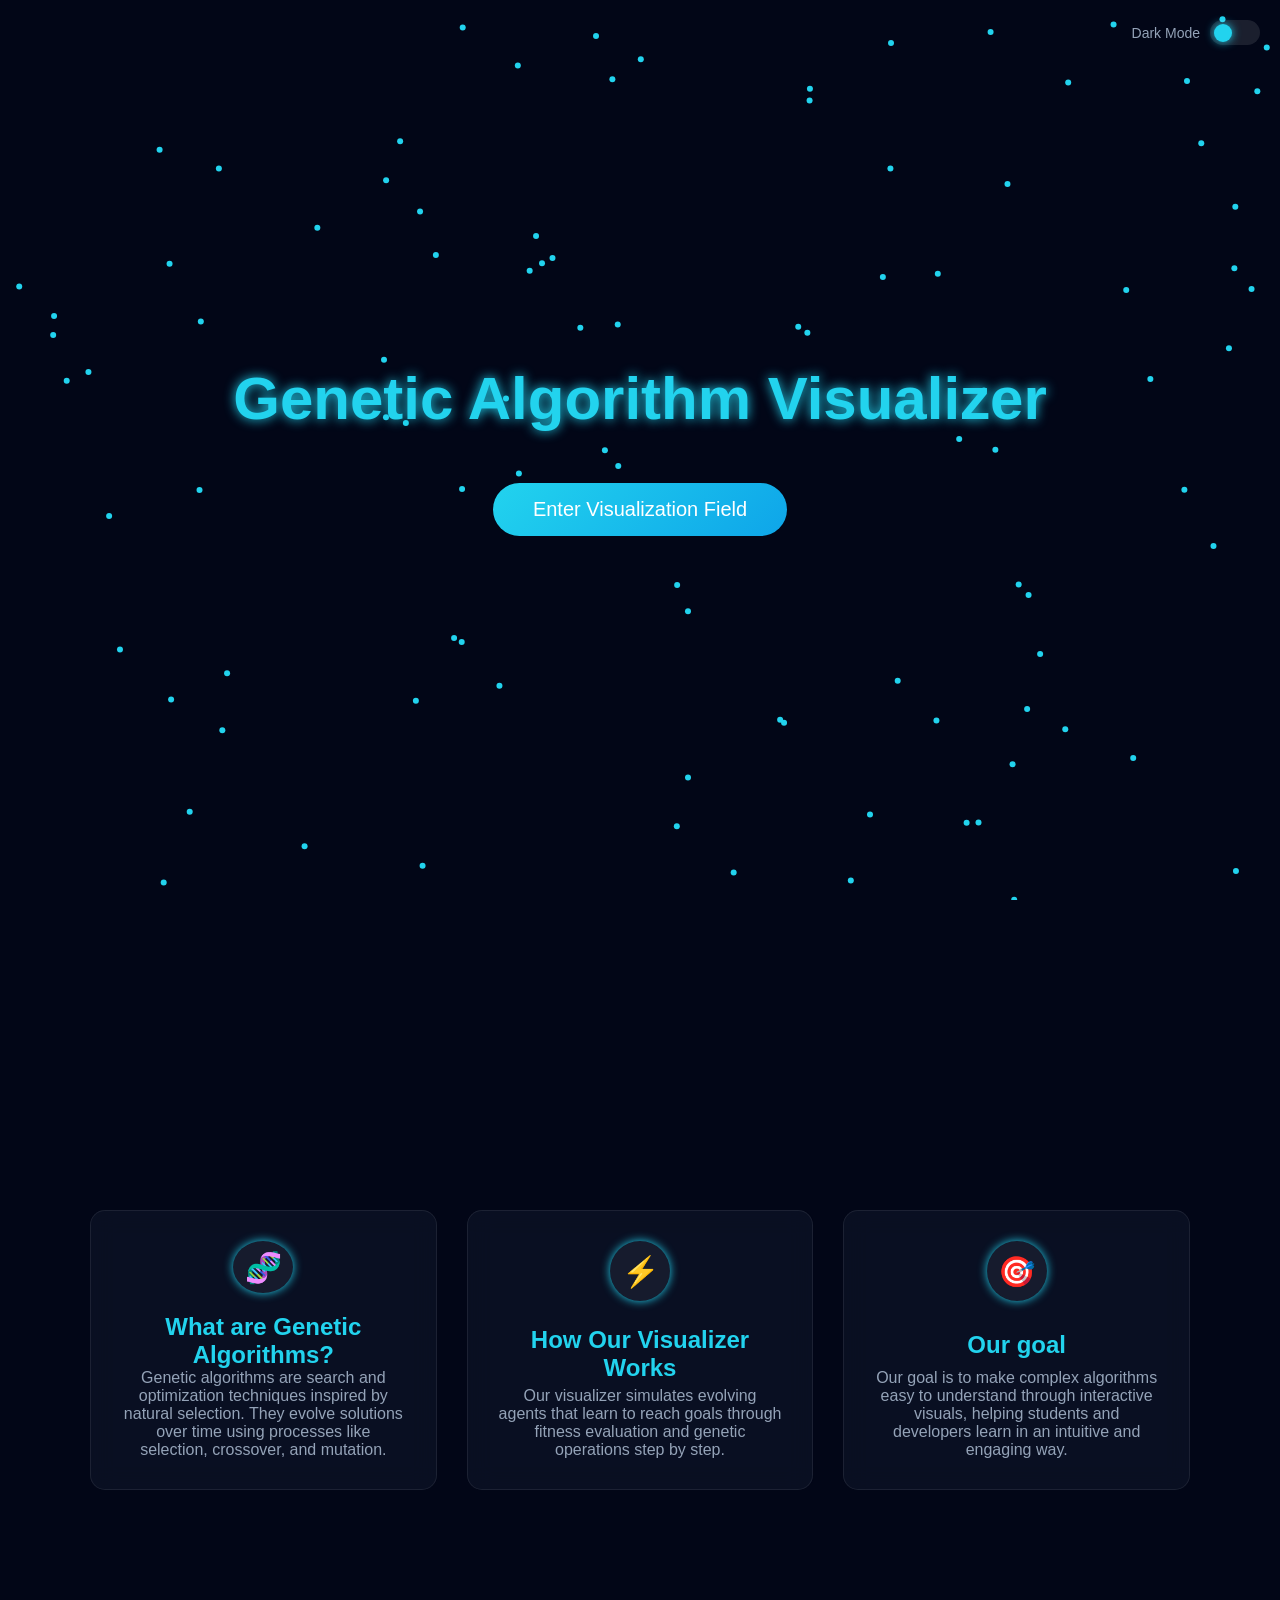
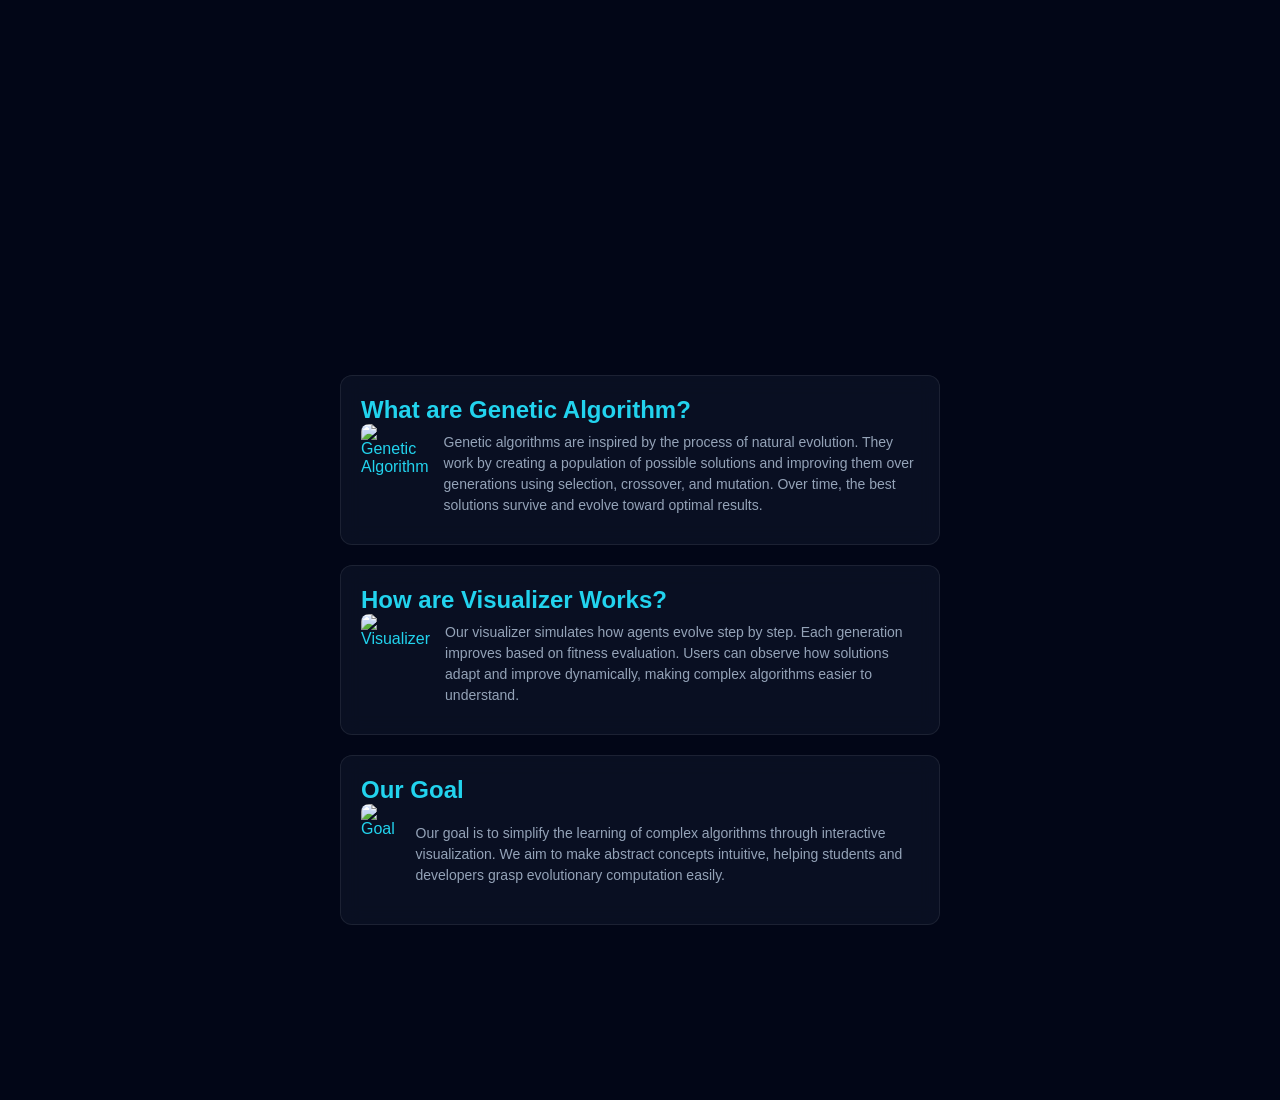
==== landing/index.html @ f0337ccc "Landing page" ====
<!DOCTYPE html>
<html lang="en">
<head>
    <meta charset="UTF-8">
    <meta name="viewport" content="width=device-width, initial-scale=1.0">
    <title>Genetic Algorithm Visualizer</title>
    <link rel="stylesheet" href="style.css">     
</head>
<body class="dark">

<!-- Toggle -->
<div class="toggle">
    <span>Dark Mode</span>

    <label class="switch">
        <input type="checkbox" id="themeToggle">
        <span class="slider"></span>
    </label>
</div>

<!-- Background -->
<canvas id = "canvas"></canvas> 

<!-- Section 1 (Heading, button) -->
<div class="content">

<h1>Genetic Algorithm Visualizer</h1>  

<button class="enter-btn">
    Enter Visualization Field
</button>

</div>

<!-- Section 2 (3 Boxes) -->                <!-- Second scroll  -->
<section class ="info-section">
   <div class="container">
    <div class ="box hidden">
        <div class ="icon">🧬</div>
        <h2>What are Genetic Algorithms?</h2>
        <p>
            Genetic algorithms are search and optimization techniques inspired by natural selection.
            They evolve solutions over time using processes like selection, crossover, and mutation.
        </p>
    </div>

<div class="box hidden">
    <div class="icon">⚡</div>
    <h2>How Our Visualizer Works</h2>
    <p>
        Our visualizer simulates evolving agents that learn to reach goals through
        fitness evaluation and genetic operations step by step.
    </p>
</div>    

<div class="box hidden">
    <div class="icon">🎯</div>
    <h2>Our goal</h2>
    <p>
        Our goal is to make complex algorithms easy to understand through interactive visuals, 
        helping students and developers learn in an intuitive and engaging way.
    </p>
</div>
   </div>    
</section>

<!-- Third Scroll -->
<section class = "stack-section">  
    <div class="container">
    <div class = "stack-card">
        <h2>What are Genetic Algorithm?</h2>

        <div class="stack-content">
            <img src = "https://towardsdatascience.com/wp-content/uploads/2022/12/0N0GA0bVPo_bPC-0--scaled.jpg" alt="Genetic Algorithm">
            <p>Genetic algorithms are inspired by the process of natural evolution. 
            They work by creating a population of possible solutions and improving them 
            over generations using selection, crossover, and mutation. Over time, 
            the best solutions survive and evolve toward optimal results.</p>

        </div>
    </div>

    <div class="stack-card">
        <h2>How are Visualizer Works?</h2>

        <div class="stack-content">
            <img src="https://smartmobilityalgorithms.github.io/book/_images/de0d647b536d7070aa29a0699e85a7b4880ec6dc11d491187b2c5669dfd0b5c7.png" alt="Visualizer">
            <p>
                Our visualizer simulates how agents evolve step by step. Each generation 
                improves based on fitness evaluation. Users can observe how solutions 
                adapt and improve dynamically, making complex algorithms easier to understand.
            </p>
        </div>
    </div>

    <div class= "stack-card">
        <h2>Our Goal</h2>

        <div class="stack-content">
            <img src="https://media.springernature.com/full/springer-static/image/art%3A10.1038%2Fs42003-019-0456-9/MediaObjects/42003_2019_456_Fig1_HTML.png" alt="Goal">
            <p>
                Our goal is to simplify the learning of complex algorithms through 
                interactive visualization. We aim to make abstract concepts intuitive, 
                helping students and developers grasp evolutionary computation easily.
            </p>
        </div>
    </div>

    </div>
</section>

<script src="script.js"></script>

</body>
</html>
---- landing/style.css ----
*{
margin:0;
padding: 0;                                  /*Removing outer and inner spacing and adjusting width*/
box-sizing: border-box;    
}

/* For dark and light theme */
body.dark{
    --bg:#020617;
    --overlay:rgba(15,23,42,0.6);
    --primary:#22d3ee;   
    --secondary:#94a3b8;
    --accent:#0ea5e9;
}

body.light{
    --bg:#f8fafc;
    --overlay:rgba(255,255,255,0.7);
    --primary:#6366f1;     
    --secondary:#475569;
    --accent:#a78bfa;      
}

/* For whole body */
body{
    background:linear-gradient(135deg, var(--bg), #020617);
    color:var(--primary);
    font-family: Arial, sans-serif;
    overflow-x: hidden;                   /* cut off content outside the width(removes horizontal scroll) */
    transition:0.3s;
}

/* Toggle */
.toggle{
position:fixed;
top:20px;
right:20px;
display:flex;
align-items:center;
gap:10px;
z-index:10;
font-size:14px;
color:var(--secondary);
}

.switch{
    position: relative;    
    width: 50px;
    height: 25px;
}

.switch input{
    opacity: 0;
    height: 0;           /* Hidding check box */
    width: 0;
}

.slider{
position:absolute;
top:0;
left:0;
right:0;
bottom:0;
background:rgba(255,255,255,0.1);
border-radius:25px;
transition:0.3s;
}

.slider::before{
content:"";
position:absolute;
height:18px;
width:18px;
left:4px;                   /*for circle*/
top:3.5px;
background:var(--primary);
border-radius:50%;
transition:0.3s;
box-shadow: 0 0 10px var(--primary);
}

input:checked + .slider::before{
transform:translateX(24px);
}


/* Canvas */
canvas{
    position: fixed;
    top: 0;
    left: 0;
    width: 100%;
    height: 100%;
    z-index: -1;
}

.content{
    height: 100vh;
    display: flex;
    flex-direction: column;
    justify-content: center;
    align-items: center;
    text-align: center;
}

h1{
font-size:60px;
margin-bottom:50px;
}


body.dark h1{
text-shadow: 0 0 12px var(--primary);    /*Only make dark mode glow */
}

/* light mode clean text */

body.light h1{
color:var(--primary);
text-shadow:none;
}

/* Enter visualizer field Button */
.enter-btn{
    padding:15px 40px;
    font-size:20px;
    border-radius:50px;
    border:none;
    color:white;
    cursor:pointer;
    background:linear-gradient(135deg, var(--primary), var(--accent));
    position:relative;
    overflow:hidden;
    transition:0.3s;
}

.enter-btn::before{
content:"";
position:absolute;
top:0;
left:-100%;
width:100%;
height:100%;
background:linear-gradient(120deg, transparent, rgba(255,255,255,0.5), transparent);
transition:0.5s;
}

.enter-btn:hover::before{
left:100%;
}

.enter-btn:hover{   
    transform:scale(1.08);
    box-shadow:0 0 15px var(--primary);

}

body.light .enter-btn{
background:linear-gradient(135deg, #6366f1, #a78bfa);
box-shadow:none;
}

/* INFO SECTION */

.info-section{
height:100vh;
display:flex;
justify-content:center;
align-items:center;
}

.info-section .container{
display:flex;
justify-content:center;
gap:30px;
}

/* BOX */

.box{
flex:1;
width: 300px;                /* same width */
height:280px;                  /* same height */

display:flex;
flex-direction:column;
justify-content:space-between; /* evenly space content */
align-items:center;

background:var(--overlay);
padding:30px;
border-radius:15px;
text-align:center;

transition:all 0.3s ease;
border:1px solid rgba(255,255,255,0.08);
backdrop-filter:blur(12px);
}

.box:hover{
transform:translateY(-8px);
box-shadow:0 8px 25px rgba(0,0,0,0.25);
}

.icon{
font-size:30px;
width:60px;
height:60px;
display:flex;
align-items:center;
justify-content:center;
margin:0 auto 20px;
border-radius:50%;
background:rgba(255,255,255,0.05);
box-shadow:0 0 10px var(--primary);
}


.box p{
color:var(--secondary);
}

/* SCROLL ANIMATION */

.hidden{
opacity:0;
transform:translateY(50px);
transition:0.8s;
}

.show{
opacity:1;
transform:translateY(0);
}


/* THIRD SCROLL */

.stack-section{
height:100vh;
display:flex;
justify-content:center;
align-items:center;
}

.stack-section .container{
display:flex;
flex-direction:column;
align-items:center;
gap:20px;
}

/* CARD */

.stack-card{
width:600px;
background:var(--overlay);
padding:20px;
border-radius:12px;
border:1px solid rgba(255,255,255,0.08);
backdrop-filter:blur(10px);
transition:0.3s;
}

/* HOVER */

.stack-card:hover{
transform:translateY(-5px);
box-shadow:0 6px 20px rgba(0,0,0,0.2);
}

/* TITLE */

.stack-card h3{
margin-bottom:15px;
color:var(--primary);
}

/* CONTENT */

.stack-content{
display:flex;
gap:15px;
align-items:center;
}

/* IMAGE */

.stack-content img{
width:100px;
height:100px;
object-fit:cover;
border-radius:8px;
}

/* TEXT */

.stack-content p{
font-size:14px;
color:var(--secondary);
line-height:1.5;
}


/* COMMON CONTAINER (FOR ALIGNMENT) */

.container{
max-width:1100px;
margin:0 auto;
width:100%;
}
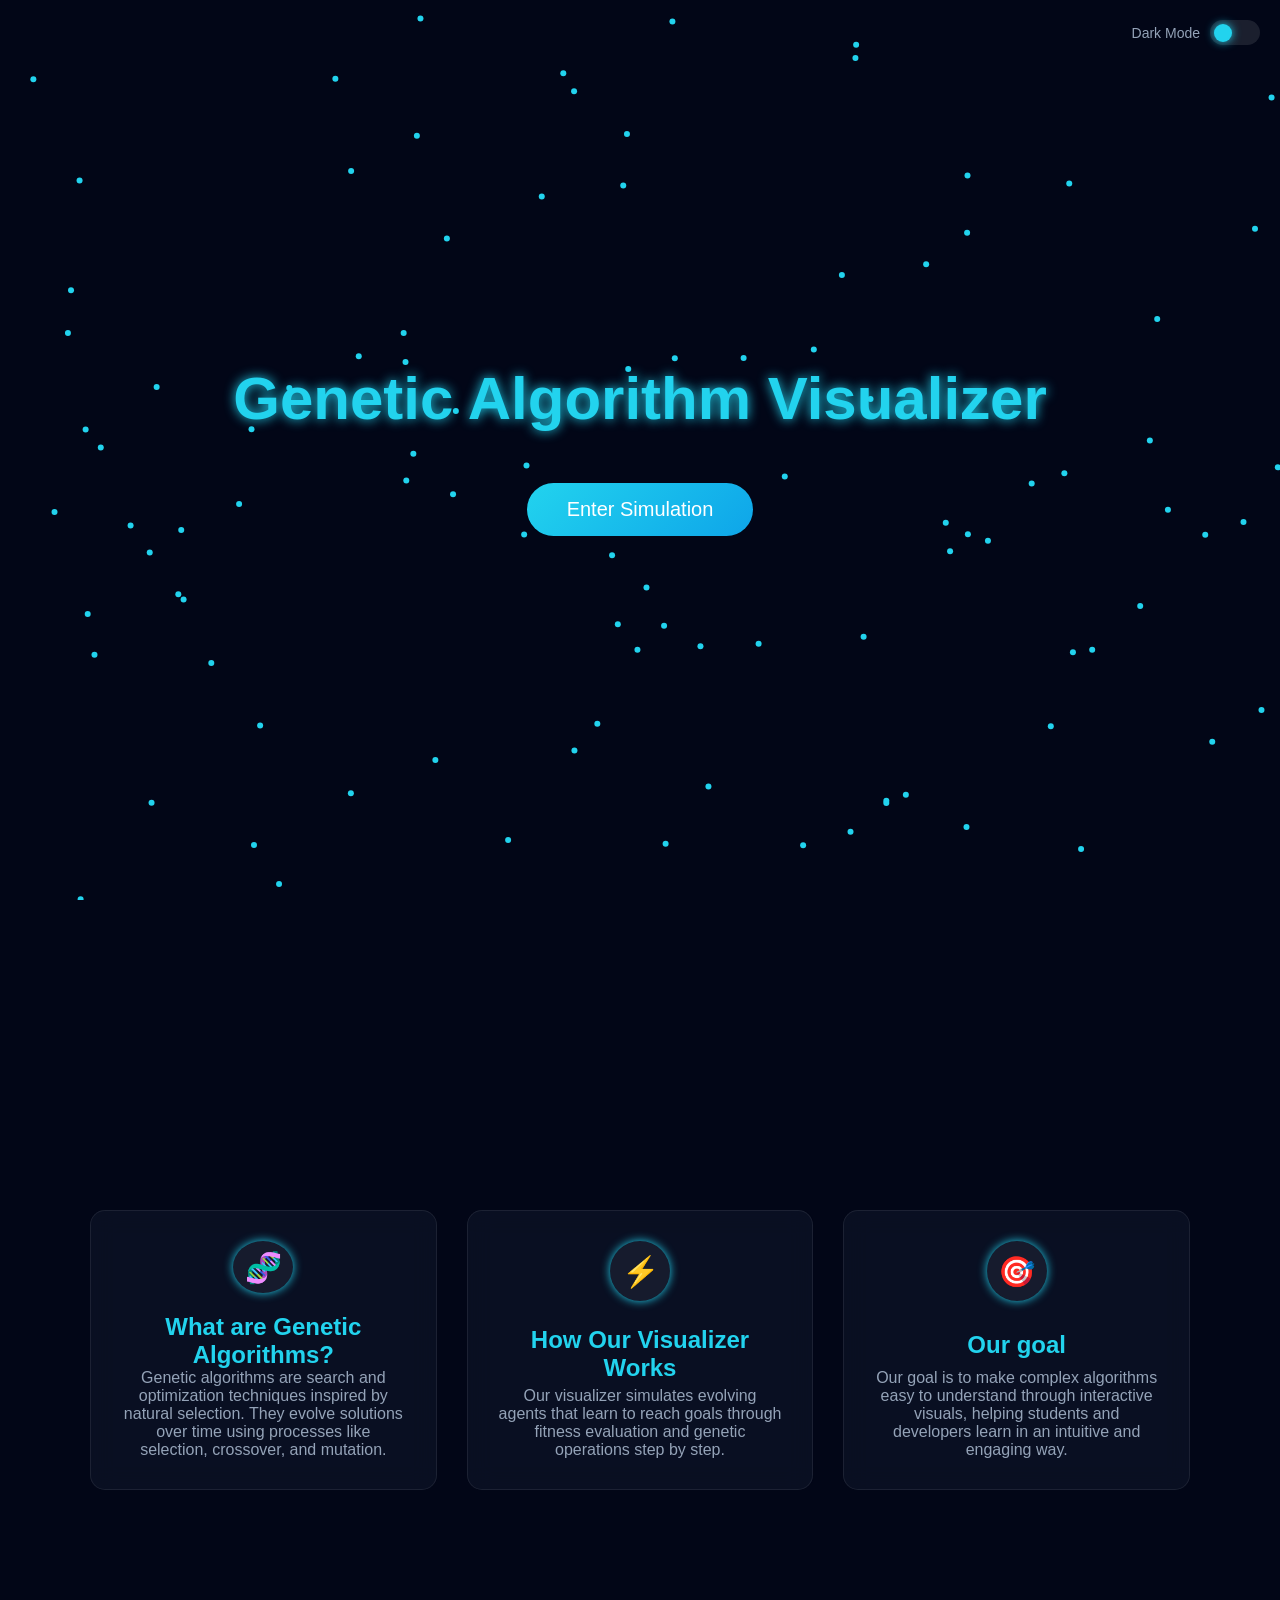
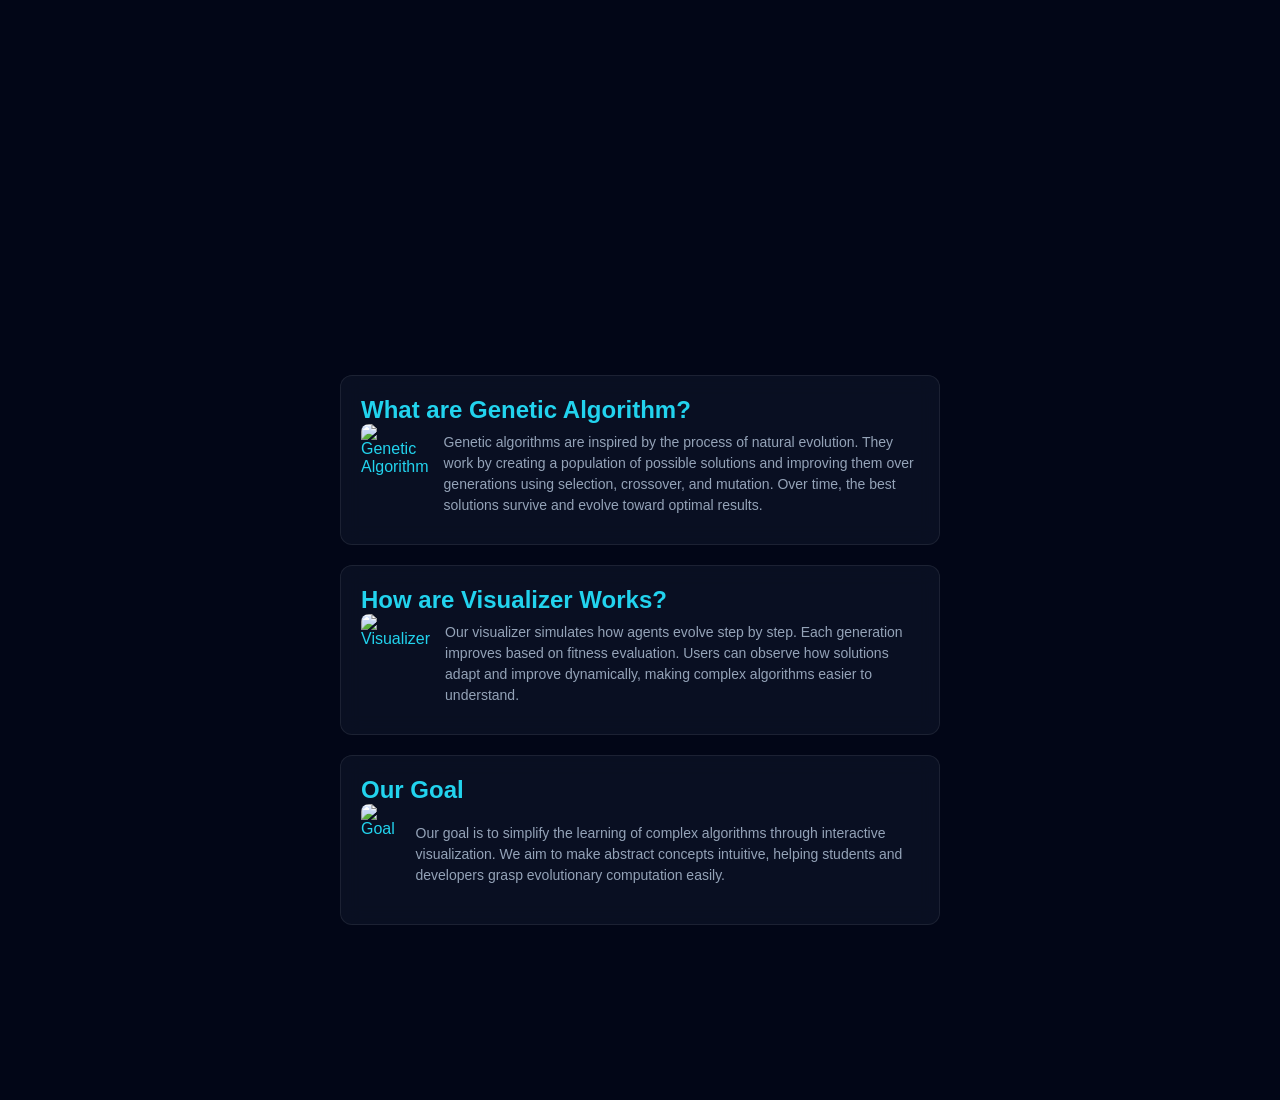
==== commit 953a8363: "Connected both pages" ====
--- a/landing/index.html
+++ b/landing/index.html
@@ -8,7 +8,6 @@
 </head>
 <body class="dark">
 
-<!-- Toggle -->
 <div class="toggle">
     <span>Dark Mode</span>
 
@@ -18,21 +17,18 @@
     </label>
 </div>
 
-<!-- Background -->
 <canvas id = "canvas"></canvas> 
 
-<!-- Section 1 (Heading, button) -->
 <div class="content">
 
 <h1>Genetic Algorithm Visualizer</h1>  
 
-<button class="enter-btn">
-    Enter Visualization Field
+<button class="enter-btn" id="enterSimulationBtn" type="button">
+    Enter Simulation
 </button>
 
 </div>
 
-<!-- Section 2 (3 Boxes) -->                <!-- Second scroll  -->
 <section class ="info-section">
    <div class="container">
     <div class ="box hidden">
@@ -64,7 +60,6 @@
    </div>    
 </section>
 
-<!-- Third Scroll -->
 <section class = "stack-section">  
     <div class="container">
     <div class = "stack-card">
@@ -112,4 +107,4 @@
 <script src="script.js"></script>
 
 </body>
-</html>+</html>
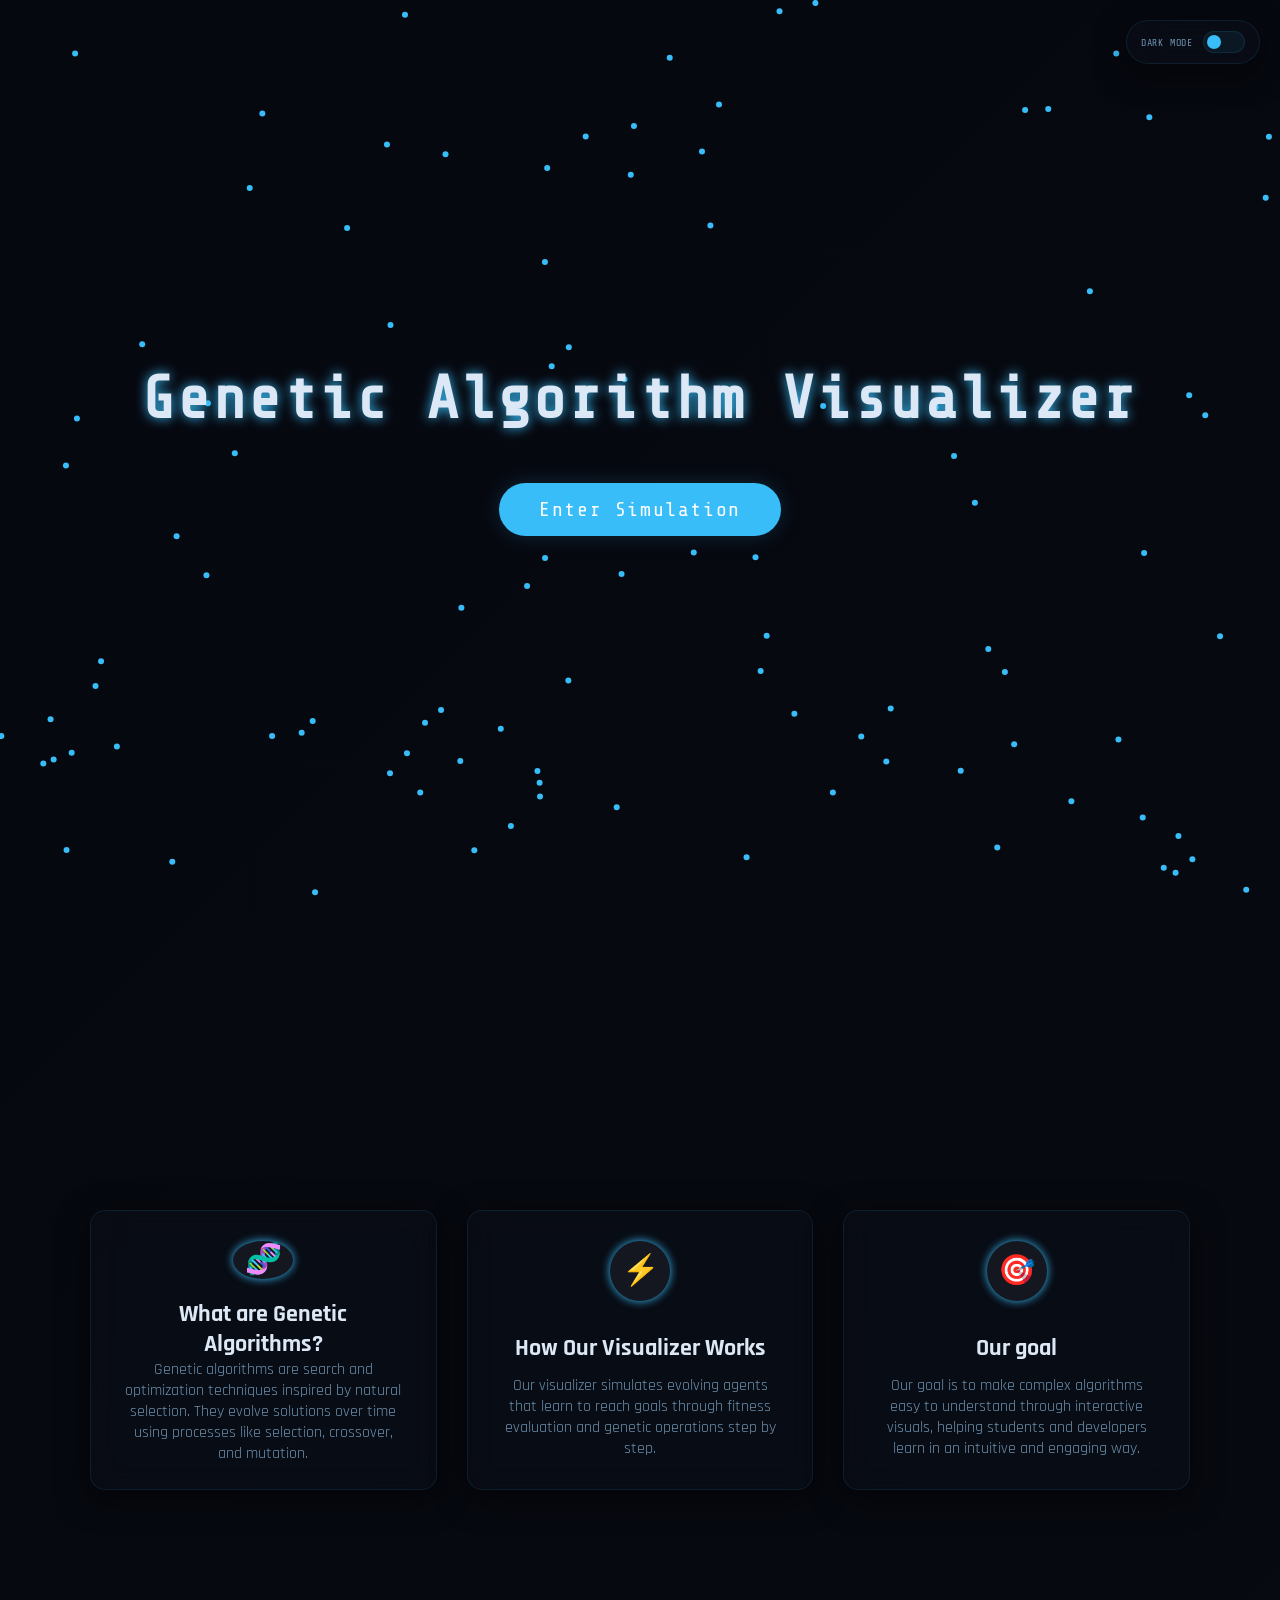
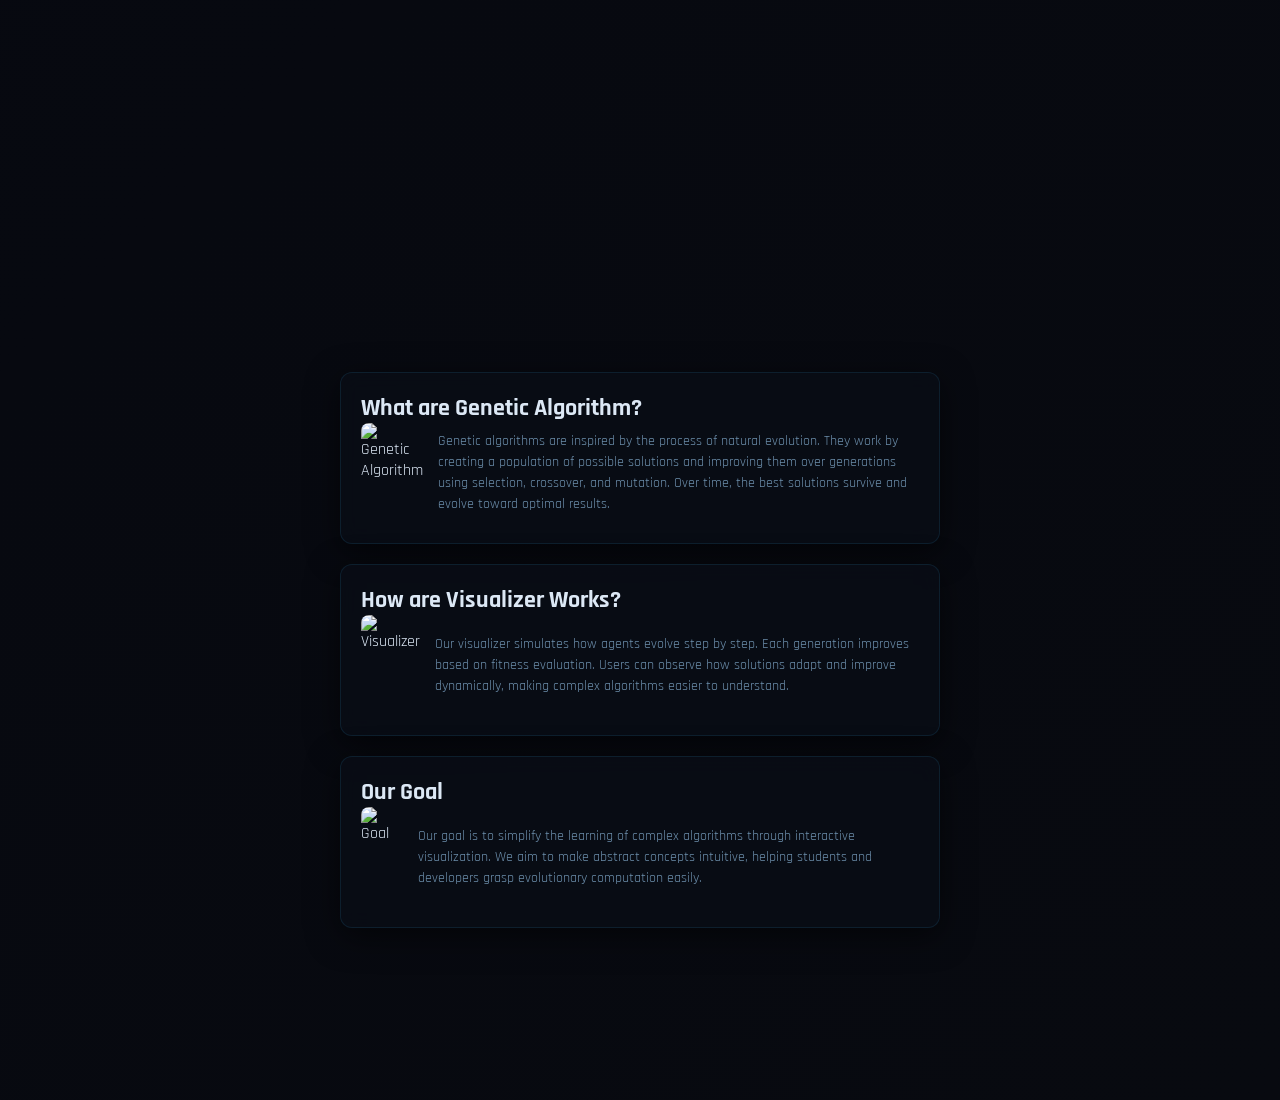
==== commit 0e9e3e53: "Design changes" ====
--- a/landing/index.html
+++ b/landing/index.html
@@ -1,20 +1,17 @@
 <!DOCTYPE html>
-<html lang="en">
+<html lang="en" data-theme="dark">
 <head>
     <meta charset="UTF-8">
     <meta name="viewport" content="width=device-width, initial-scale=1.0">
     <title>Genetic Algorithm Visualizer</title>
+    <link href="https://fonts.googleapis.com/css2?family=Share+Tech+Mono&family=Rajdhani:wght@400;500;600;700&display=swap" rel="stylesheet">
     <link rel="stylesheet" href="style.css">     
 </head>
-<body class="dark">
+<body>
 
-<div class="toggle">
-    <span>Dark Mode</span>
-
-    <label class="switch">
-        <input type="checkbox" id="themeToggle">
-        <span class="slider"></span>
-    </label>
+<div class="toggle-panel">
+    <span id="theme-status">DARK MODE</span>
+    <div id="theme-toggle" title="Toggle light/dark mode"></div>
 </div>
 
 <canvas id = "canvas"></canvas> 
--- a/landing/style.css
+++ b/landing/style.css
@@ -4,34 +4,44 @@
 box-sizing: border-box;    
 }
 
-/* For dark and light theme */
-body.dark{
-    --bg:#020617;
-    --overlay:rgba(15,23,42,0.6);
-    --primary:#22d3ee;   
-    --secondary:#94a3b8;
-    --accent:#0ea5e9;
-}
-
-body.light{
-    --bg:#f8fafc;
-    --overlay:rgba(255,255,255,0.7);
-    --primary:#6366f1;     
-    --secondary:#475569;
-    --accent:#a78bfa;      
+:root{
+    --bg:#060810;
+    --bg-alt:#080a10;
+    --overlay:rgba(10,14,22,0.78);
+    --overlay-strong:rgba(56,189,248,0.07);
+    --primary:#38bdf8;
+    --secondary:#6d90ad;
+    --text:#dce8f5;
+    --accent:#38bdf8;
+    --border:rgba(56,189,248,0.11);
+    --shadow:0 8px 32px rgba(0,0,0,0.55);
+    --blur:blur(14px);
+}
+
+[data-theme="light"]{
+    --bg:#f2ede6;
+    --bg-alt:#ede8e0;
+    --overlay:rgba(245,240,232,0.88);
+    --overlay-strong:rgba(176,106,16,0.07);
+    --primary:#b06a10;
+    --secondary:#5a4020;
+    --text:#2a1f10;
+    --accent:#b06a10;
+    --border:rgba(140,100,50,0.18);
+    --shadow:0 8px 32px rgba(80,50,20,0.12);
 }
 
 /* For whole body */
 body{
-    background:linear-gradient(135deg, var(--bg), #020617);
-    color:var(--primary);
-    font-family: Arial, sans-serif;
+    background:linear-gradient(135deg, var(--bg), var(--bg-alt));
+    color:var(--text);
+    font-family: 'Rajdhani', sans-serif;
     overflow-x: hidden;                   /* cut off content outside the width(removes horizontal scroll) */
-    transition:0.3s;
+    transition:background 0.35s, color 0.35s;
 }
 
 /* Toggle */
-.toggle{
+.toggle-panel{
 position:fixed;
 top:20px;
 right:20px;
@@ -39,48 +49,46 @@
 align-items:center;
 gap:10px;
 z-index:10;
-font-size:14px;
+padding:10px 14px;
+background:var(--overlay);
+backdrop-filter:var(--blur);
+border:1px solid var(--border);
+border-radius:999px;
+box-shadow:var(--shadow);
+}
+
+#theme-status{
+font-family:'Share Tech Mono', monospace;
+font-size:10px;
+letter-spacing:0.08em;
 color:var(--secondary);
 }
 
-.switch{
-    position: relative;    
-    width: 50px;
-    height: 25px;
-}
-
-.switch input{
-    opacity: 0;
-    height: 0;           /* Hidding check box */
-    width: 0;
-}
-
-.slider{
-position:absolute;
-top:0;
-left:0;
-right:0;
-bottom:0;
-background:rgba(255,255,255,0.1);
-border-radius:25px;
-transition:0.3s;
-}
-
-.slider::before{
+#theme-toggle{
+position:relative;
+width:42px;
+height:22px;
+background:var(--overlay-strong);
+border:1px solid var(--border);
+border-radius:11px;
+cursor:pointer;
+transition:background 0.3s, border-color 0.3s;
+}
+
+#theme-toggle::after{
 content:"";
 position:absolute;
-height:18px;
-width:18px;
-left:4px;                   /*for circle*/
-top:3.5px;
-background:var(--primary);
+top:3px;
+left:3px;
+width:14px;
+height:14px;
+background:var(--accent);
 border-radius:50%;
-transition:0.3s;
-box-shadow: 0 0 10px var(--primary);
-}
-
-input:checked + .slider::before{
-transform:translateX(24px);
+transition:transform 0.3s;
+}
+
+[data-theme="light"] #theme-toggle::after{
+transform:translateX(20px);
 }
 
 
@@ -106,16 +114,18 @@
 h1{
 font-size:60px;
 margin-bottom:50px;
-}
-
-
-body.dark h1{
+font-family:'Share Tech Mono', monospace;
+letter-spacing:0.06em;
+}
+
+
+[data-theme="dark"] h1{
 text-shadow: 0 0 12px var(--primary);    /*Only make dark mode glow */
 }
 
 /* light mode clean text */
 
-body.light h1{
+[data-theme="light"] h1{
 color:var(--primary);
 text-shadow:none;
 }
@@ -127,10 +137,13 @@
     border-radius:50px;
     border:none;
     color:white;
+    font-family:'Share Tech Mono', monospace;
+    letter-spacing:0.08em;
     cursor:pointer;
     background:linear-gradient(135deg, var(--primary), var(--accent));
     position:relative;
     overflow:hidden;
+    box-shadow:0 0 20px rgba(56,189,248,0.18);
     transition:0.3s;
 }
 
@@ -155,8 +168,8 @@
 
 }
 
-body.light .enter-btn{
-background:linear-gradient(135deg, #6366f1, #a78bfa);
+[data-theme="light"] .enter-btn{
+background:linear-gradient(135deg, var(--primary), #c98a2f);
 box-shadow:none;
 }
 
@@ -193,8 +206,9 @@
 text-align:center;
 
 transition:all 0.3s ease;
-border:1px solid rgba(255,255,255,0.08);
-backdrop-filter:blur(12px);
+border:1px solid var(--border);
+backdrop-filter:var(--blur);
+box-shadow:var(--shadow);
 }
 
 .box:hover{
@@ -257,7 +271,8 @@
 background:var(--overlay);
 padding:20px;
 border-radius:12px;
-border:1px solid rgba(255,255,255,0.08);
+border:1px solid var(--border);
+box-shadow:var(--shadow);
 backdrop-filter:blur(10px);
 transition:0.3s;
 }
@@ -308,4 +323,4 @@
 max-width:1100px;
 margin:0 auto;
 width:100%;
-}+}
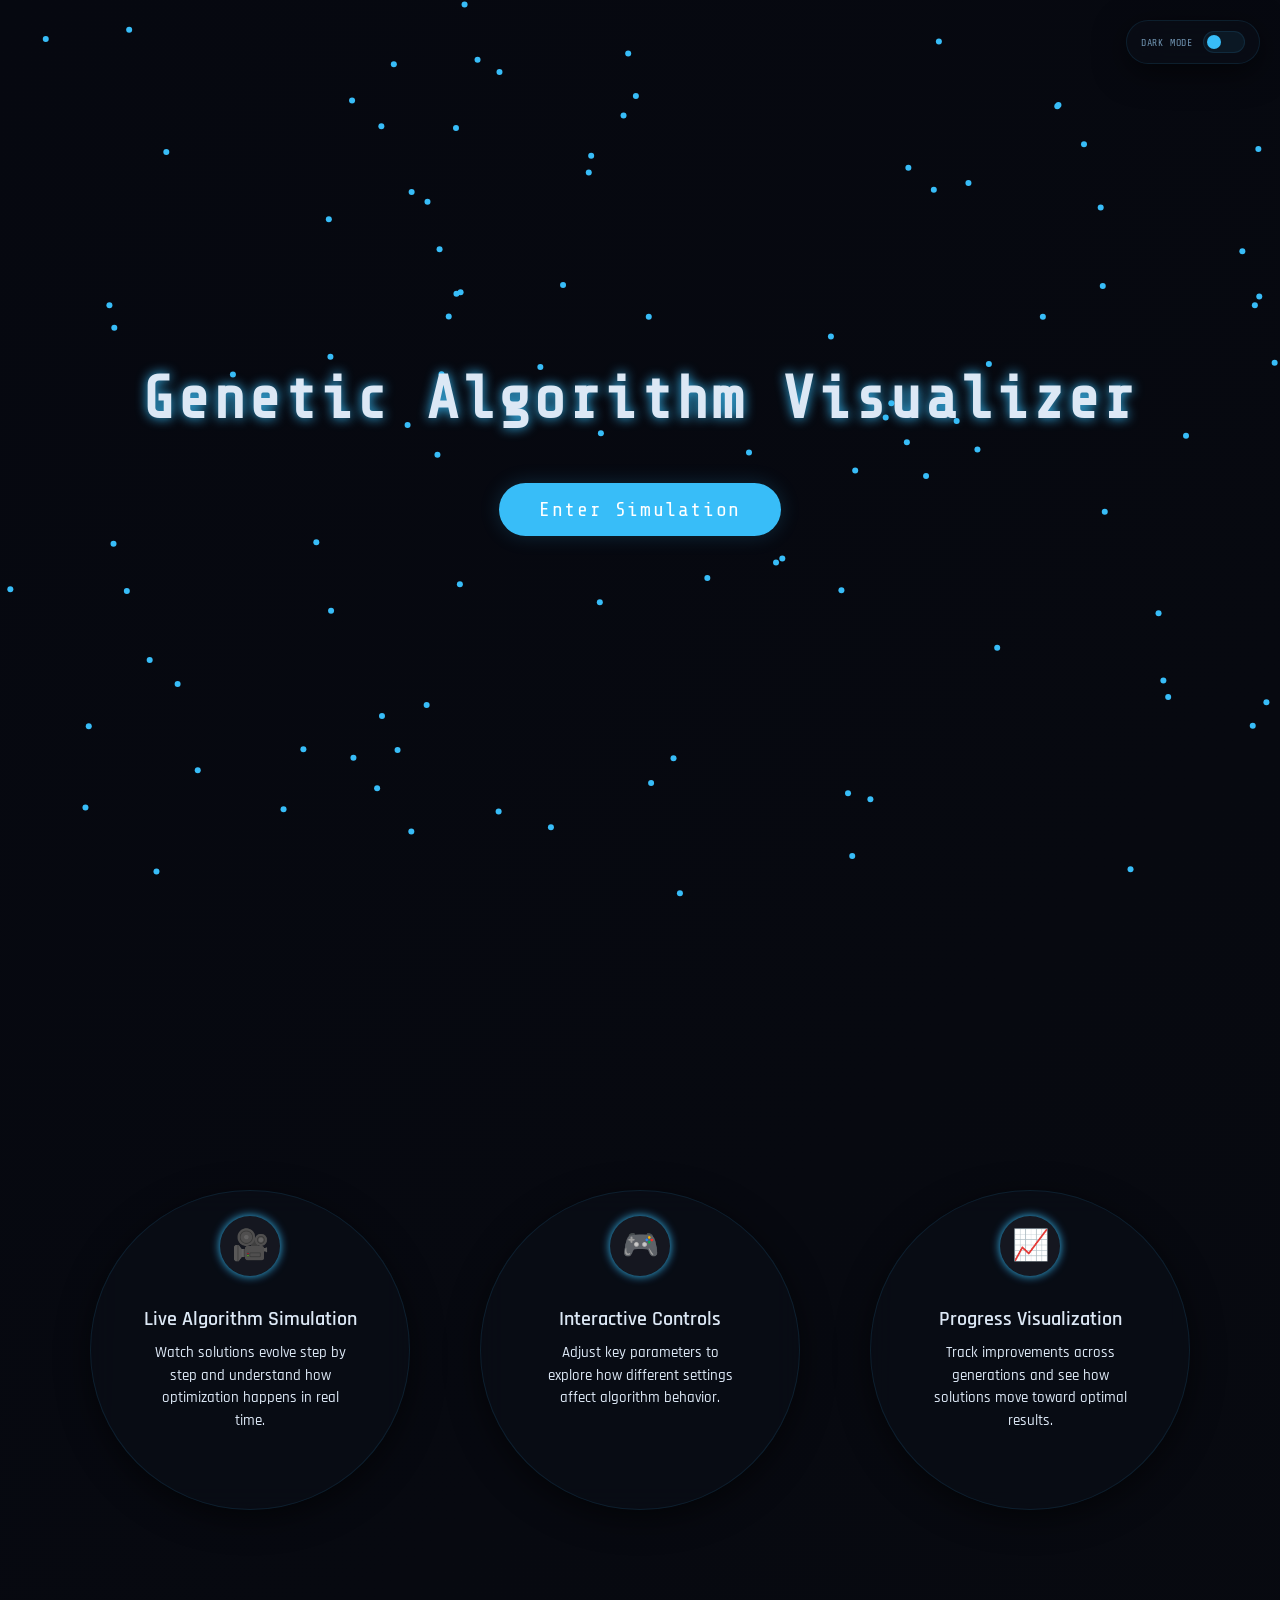
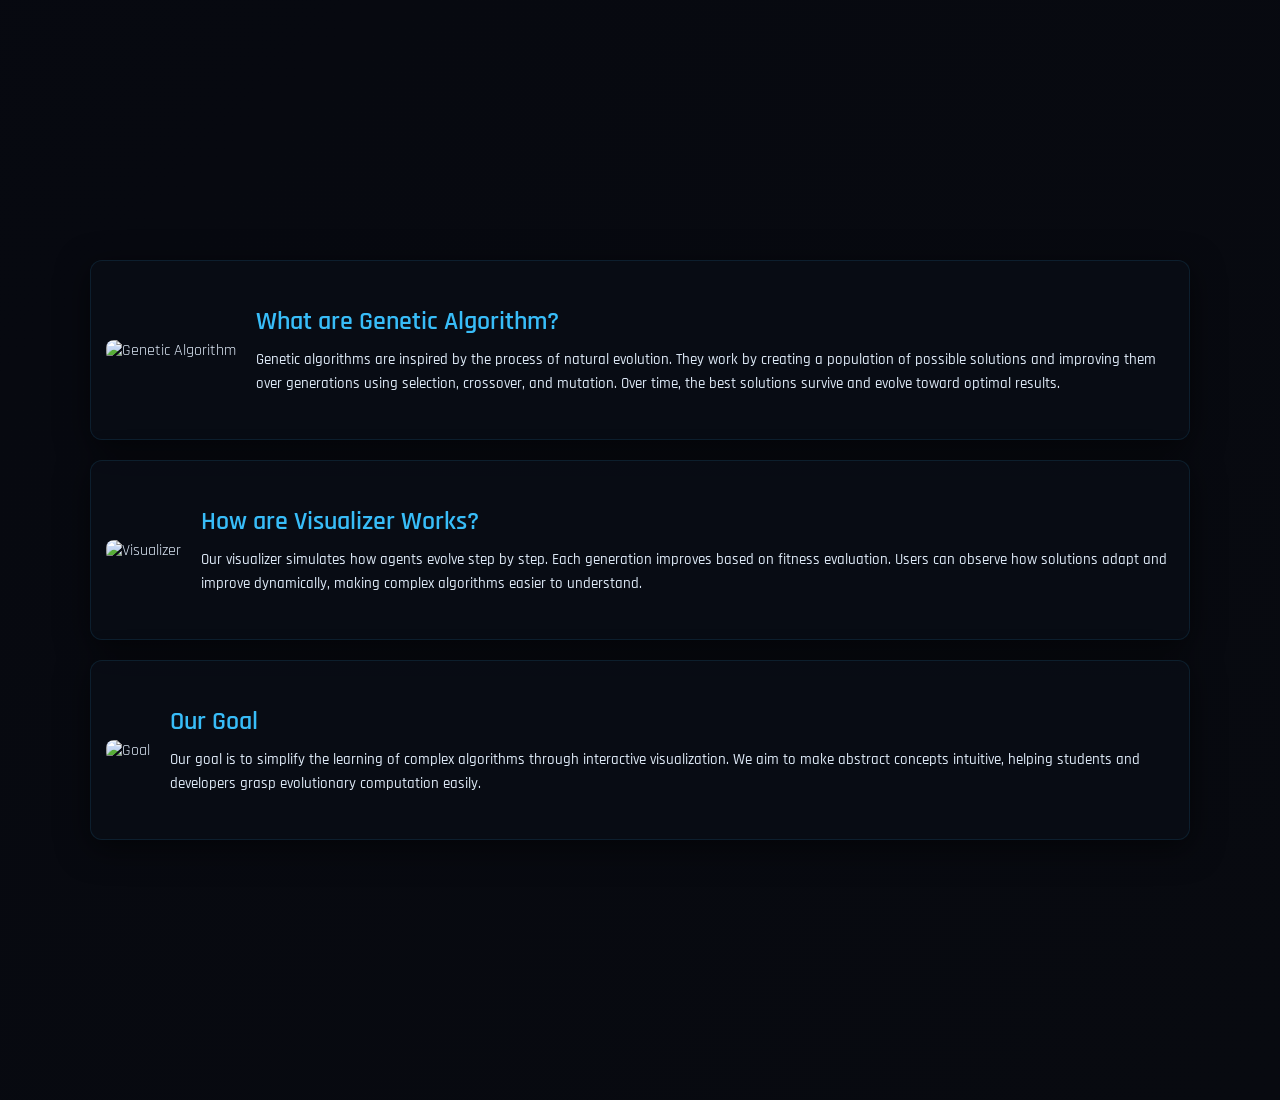
==== commit bc3717b4: "UI updates" ====
--- a/landing/index.html
+++ b/landing/index.html
@@ -28,55 +28,65 @@
 
 <section class ="info-section">
    <div class="container">
-    <div class ="box hidden">
-        <div class ="icon">🧬</div>
-        <h2>What are Genetic Algorithms?</h2>
-        <p>
-            Genetic algorithms are search and optimization techniques inspired by natural selection.
-            They evolve solutions over time using processes like selection, crossover, and mutation.
-        </p>
-    </div>
+    <!-- BOX 1 -->
+<div class="box hidden">
+    <div class="icon">🎥</div>
+    <h2>Live Algorithm Simulation</h2>
+    <p>
+        Watch solutions evolve step by step and understand how optimization happens in real time.
+    </p>
+</div>
 
+<!-- BOX 2 -->
 <div class="box hidden">
-    <div class="icon">⚡</div>
-    <h2>How Our Visualizer Works</h2>
+    <div class="icon">🎮</div>
+    <h2>Interactive Controls</h2>
     <p>
-        Our visualizer simulates evolving agents that learn to reach goals through
-        fitness evaluation and genetic operations step by step.
+        Adjust key parameters to explore how different settings affect algorithm behavior.
     </p>
-</div>    
+</div>
 
+<!-- BOX 3 -->
 <div class="box hidden">
-    <div class="icon">🎯</div>
-    <h2>Our goal</h2>
+    <div class="icon">📈</div>
+    <h2>Progress Visualization</h2>
     <p>
-        Our goal is to make complex algorithms easy to understand through interactive visuals, 
-        helping students and developers learn in an intuitive and engaging way.
+        Track improvements across generations and see how solutions move toward optimal results.
     </p>
 </div>
    </div>    
 </section>
 
+<!-- Second scroll content --> 
+ 
 <section class = "stack-section">  
     <div class="container">
     <div class = "stack-card">
+        
+        <div class="stack-left">
+            <img src = "https://towardsdatascience.com/wp-content/uploads/2022/12/0N0GA0bVPo_bPC-0--scaled.jpg" alt="Genetic Algorithm">
+        </div>
+        
+        <div class = "stack-right">
         <h2>What are Genetic Algorithm?</h2>
 
-        <div class="stack-content">
-            <img src = "https://towardsdatascience.com/wp-content/uploads/2022/12/0N0GA0bVPo_bPC-0--scaled.jpg" alt="Genetic Algorithm">
+            
             <p>Genetic algorithms are inspired by the process of natural evolution. 
             They work by creating a population of possible solutions and improving them 
             over generations using selection, crossover, and mutation. Over time, 
             the best solutions survive and evolve toward optimal results.</p>
+        </div>    
 
-        </div>
-    </div>
+     </div>
 
     <div class="stack-card">
+        <div class="stack-left">
+            <img src="https://smartmobilityalgorithms.github.io/book/_images/de0d647b536d7070aa29a0699e85a7b4880ec6dc11d491187b2c5669dfd0b5c7.png" alt="Visualizer">
+        </div>
+        
+        <div class="stack-right">
         <h2>How are Visualizer Works?</h2>
 
-        <div class="stack-content">
-            <img src="https://smartmobilityalgorithms.github.io/book/_images/de0d647b536d7070aa29a0699e85a7b4880ec6dc11d491187b2c5669dfd0b5c7.png" alt="Visualizer">
             <p>
                 Our visualizer simulates how agents evolve step by step. Each generation 
                 improves based on fitness evaluation. Users can observe how solutions 
@@ -86,16 +96,22 @@
     </div>
 
     <div class= "stack-card">
+
+        <div class="stack-left">
+              <img src="https://media.springernature.com/full/springer-static/image/art%3A10.1038%2Fs42003-019-0456-9/MediaObjects/42003_2019_456_Fig1_HTML.png" alt="Goal">
+        </div>
+
+        <div class="stack-right">
         <h2>Our Goal</h2>
 
-        <div class="stack-content">
-            <img src="https://media.springernature.com/full/springer-static/image/art%3A10.1038%2Fs42003-019-0456-9/MediaObjects/42003_2019_456_Fig1_HTML.png" alt="Goal">
+           
             <p>
                 Our goal is to simplify the learning of complex algorithms through 
                 interactive visualization. We aim to make abstract concepts intuitive, 
                 helping students and developers grasp evolutionary computation easily.
             </p>
         </div>
+        
     </div>
 
     </div>
--- a/landing/style.css
+++ b/landing/style.css
@@ -184,31 +184,38 @@
 
 .info-section .container{
 display:flex;
-justify-content:center;
-gap:30px;
+justify-content:space-between;   /* keeps symmetry */
+align-items:center;
+
+max-width:1100px;               /* gives breathing space */
+margin:0 auto;
 }
 
 /* BOX */
 
 .box{
-flex:1;
-width: 300px;                /* same width */
-height:280px;                  /* same height */
+width:320px;
+height:320px;
+
+flex:0 0 320px;
 
 display:flex;
 flex-direction:column;
-justify-content:space-between; /* evenly space content */
-align-items:center;
+align-items:center;
+justify-content:flex-start;   /* IMPORTANT → align from top */
+
+padding:25px 20px;            /* better spacing */
 
 background:var(--overlay);
-padding:30px;
-border-radius:15px;
+border-radius:50%;
+
 text-align:center;
 
-transition:all 0.3s ease;
 border:1px solid var(--border);
 backdrop-filter:var(--blur);
 box-shadow:var(--shadow);
+
+gap:10px;                     /* equal spacing */
 }
 
 .box:hover{
@@ -230,8 +237,17 @@
 }
 
 
+.box h2{
+font-size:20px;
+font-weight:600;
+}
+
 .box p{
-color:var(--secondary);
+font-size:15px;
+font-weight:500;
+line-height:1.5;
+max-width:200px;
+color:var(--text);
 }
 
 /* SCROLL ANIMATION */
@@ -250,38 +266,84 @@
 
 /* THIRD SCROLL */
 
+/* ===== STACK SECTION FINAL ===== */
+
 .stack-section{
-height:100vh;
+min-height:100vh;                 /* full screen but flexible */
 display:flex;
 justify-content:center;
-align-items:center;
-}
+align-items:flex-start;           /* moves content slightly up */
+padding-top:60px;                 /* balanced top spacing */
+}
+
+/* CONTAINER */
 
 .stack-section .container{
 display:flex;
 flex-direction:column;
-align-items:center;
-gap:20px;
+gap:20px;                         /* space between cards */
+width:100%;
+max-width:1100px;
+margin:0 auto;
 }
 
 /* CARD */
 
 .stack-card{
-width:600px;
+display:flex;
+align-items:center;
+
+width:100%;
+height:180px;
+
 background:var(--overlay);
-padding:20px;
 border-radius:12px;
 border:1px solid var(--border);
 box-shadow:var(--shadow);
-backdrop-filter:blur(10px);
+
+padding:15px;
+gap:20px;
+
 transition:0.3s;
 }
 
+/* IMAGE */
+
+.stack-left img{
+width:160px;
+height:120px;
+object-fit:cover;
+border-radius:8px;
+}
+
+/* TEXT */
+
+.stack-right{
+flex:1;
+display:flex;
+flex-direction:column;
+justify-content:center;
+}
+
+.stack-right h2{
+margin-bottom:10px;
+color:var(--primary);
+font-size:26px;        /* bigger title */
+font-weight:600;       /* slightly bold */
+}
+
+.stack-right p{
+color:var(--text);     /* stronger color */
+font-size:15px;        /* slightly bigger */
+font-weight:500;       /* more bold */
+line-height:1.6;
+}
+
 /* HOVER */
 
 .stack-card:hover{
-transform:translateY(-5px);
-box-shadow:0 6px 20px rgba(0,0,0,0.2);
+transform:scale(1.03);
+box-shadow:0 10px 30px rgba(0,0,0,0.3);
 }
 
 /* TITLE */
@@ -293,28 +355,7 @@
 
 /* CONTENT */
 
-.stack-content{
-display:flex;
-gap:15px;
-align-items:center;
-}
-
-/* IMAGE */
-
-.stack-content img{
-width:100px;
-height:100px;
-object-fit:cover;
-border-radius:8px;
-}
-
-/* TEXT */
-
-.stack-content p{
-font-size:14px;
-color:var(--secondary);
-line-height:1.5;
-}
+
 
 
 /* COMMON CONTAINER (FOR ALIGNMENT) */
@@ -324,3 +365,5 @@
 margin:0 auto;
 width:100%;
 }
+
+
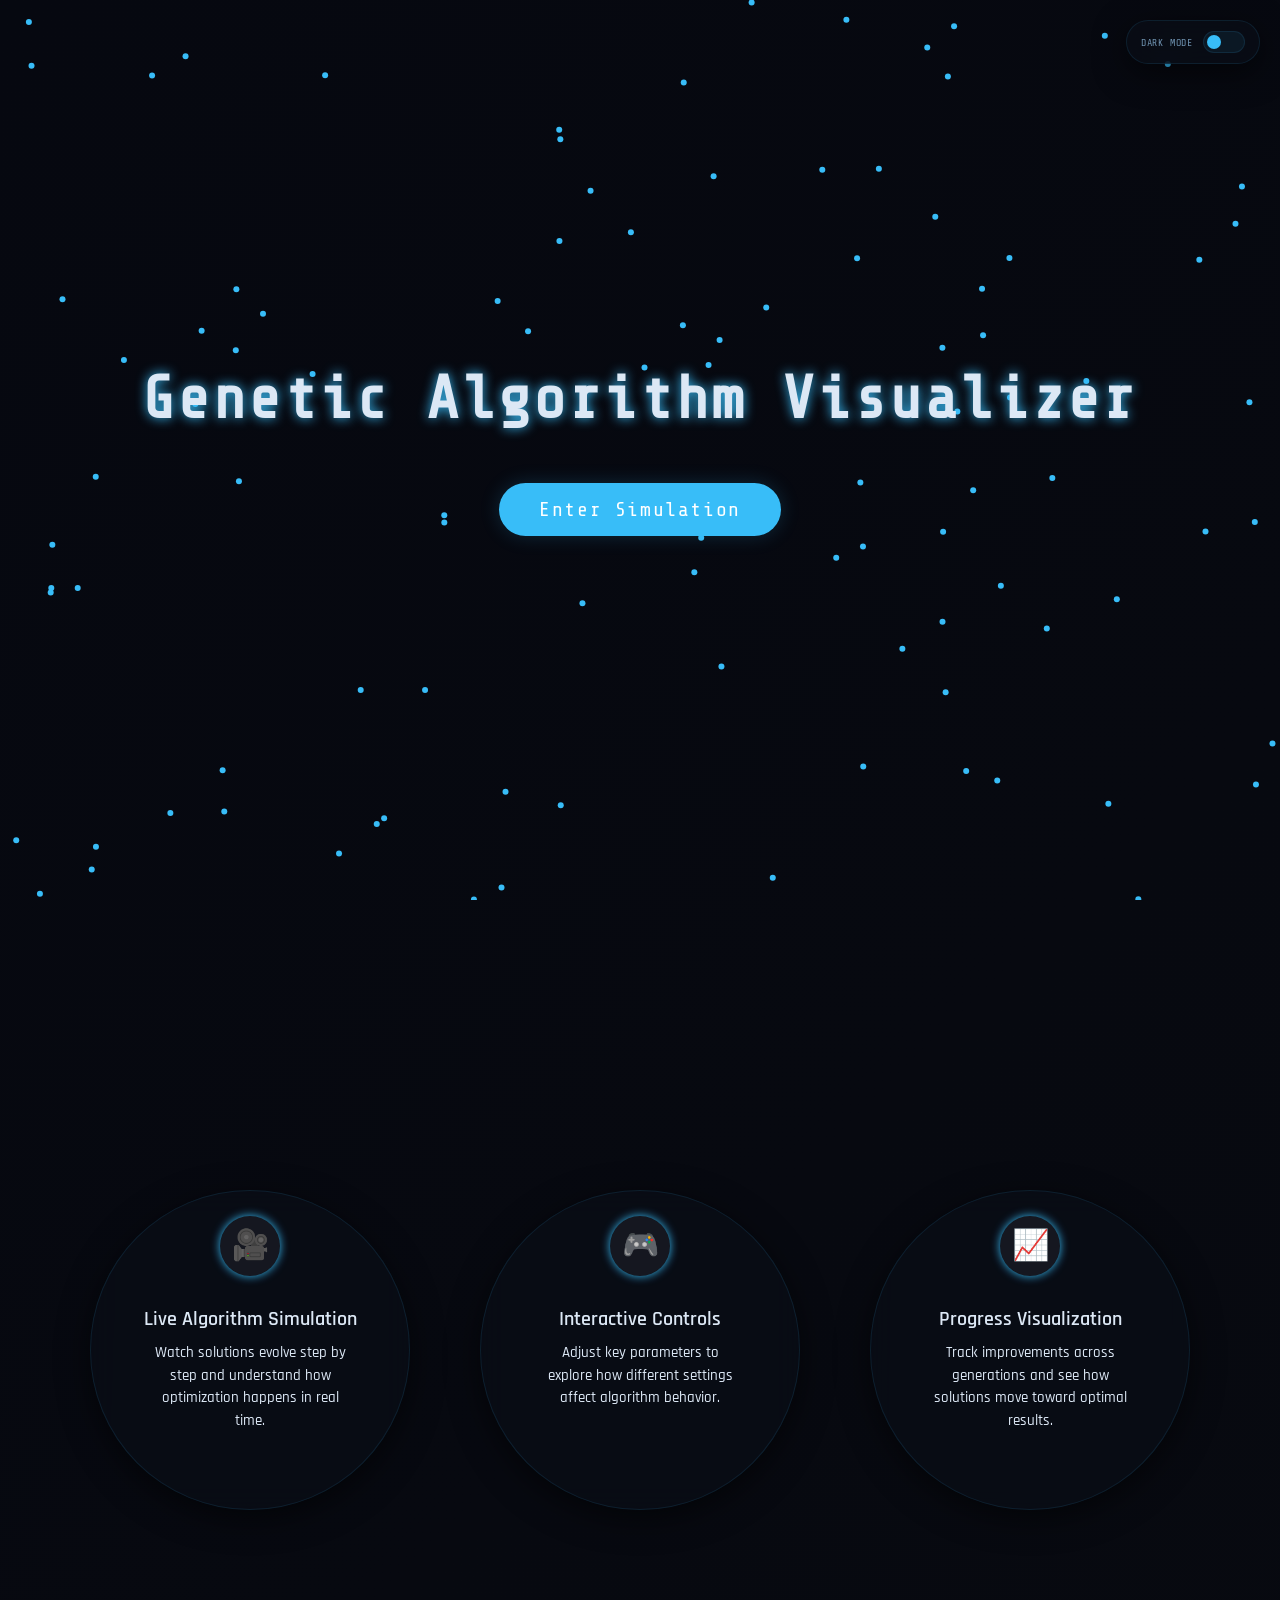
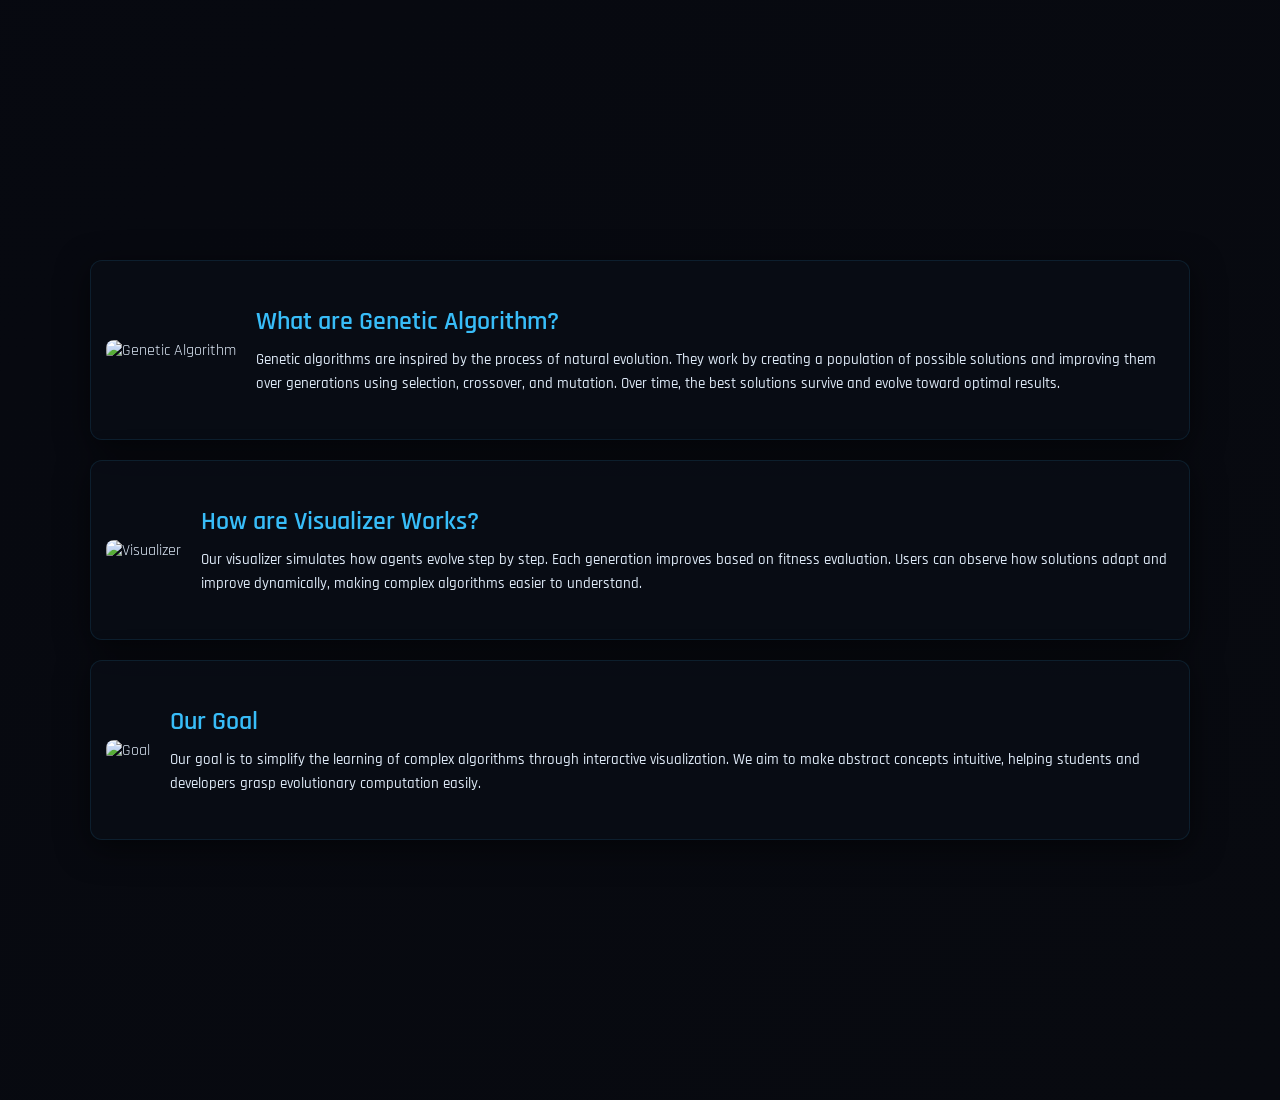
==== commit 950fc18d: "Started sim logic" ====
--- a/landing/index.html
+++ b/landing/index.html
@@ -28,7 +28,6 @@
 
 <section class ="info-section">
    <div class="container">
-    <!-- BOX 1 -->
 <div class="box hidden">
     <div class="icon">🎥</div>
     <h2>Live Algorithm Simulation</h2>
@@ -37,7 +36,6 @@
     </p>
 </div>
 
-<!-- BOX 2 -->
 <div class="box hidden">
     <div class="icon">🎮</div>
     <h2>Interactive Controls</h2>
@@ -46,7 +44,6 @@
     </p>
 </div>
 
-<!-- BOX 3 -->
 <div class="box hidden">
     <div class="icon">📈</div>
     <h2>Progress Visualization</h2>
@@ -57,7 +54,6 @@
    </div>    
 </section>
 
-<!-- Second scroll content --> 
  
 <section class = "stack-section">  
     <div class="container">
--- a/landing/style.css
+++ b/landing/style.css
@@ -1,6 +1,6 @@
 *{
 margin:0;
-padding: 0;                                  /*Removing outer and inner spacing and adjusting width*/
+padding: 0;
 box-sizing: border-box;    
 }
 
@@ -31,16 +31,14 @@
     --shadow:0 8px 32px rgba(80,50,20,0.12);
 }
 
-/* For whole body */
 body{
     background:linear-gradient(135deg, var(--bg), var(--bg-alt));
     color:var(--text);
     font-family: 'Rajdhani', sans-serif;
-    overflow-x: hidden;                   /* cut off content outside the width(removes horizontal scroll) */
+    overflow-x: hidden;
     transition:background 0.35s, color 0.35s;
 }
 
-/* Toggle */
 .toggle-panel{
 position:fixed;
 top:20px;
@@ -91,8 +89,6 @@
 transform:translateX(20px);
 }
 
-
-/* Canvas */
 canvas{
     position: fixed;
     top: 0;
@@ -120,17 +116,14 @@
 
 
 [data-theme="dark"] h1{
-text-shadow: 0 0 12px var(--primary);    /*Only make dark mode glow */
-}
-
-/* light mode clean text */
+text-shadow: 0 0 12px var(--primary);
+}
 
 [data-theme="light"] h1{
 color:var(--primary);
 text-shadow:none;
 }
 
-/* Enter visualizer field Button */
 .enter-btn{
     padding:15px 40px;
     font-size:20px;
@@ -173,8 +166,6 @@
 box-shadow:none;
 }
 
-/* INFO SECTION */
-
 .info-section{
 height:100vh;
 display:flex;
@@ -184,14 +175,12 @@
 
 .info-section .container{
 display:flex;
-justify-content:space-between;   /* keeps symmetry */
-align-items:center;
-
-max-width:1100px;               /* gives breathing space */
+justify-content:space-between;
+align-items:center;
+
+max-width:1100px;
 margin:0 auto;
 }
-
-/* BOX */
 
 .box{
 width:320px;
@@ -202,9 +191,9 @@
 display:flex;
 flex-direction:column;
 align-items:center;
-justify-content:flex-start;   /* IMPORTANT → align from top */
-
-padding:25px 20px;            /* better spacing */
+justify-content:flex-start;
+
+padding:25px 20px;
 
 background:var(--overlay);
 border-radius:50%;
@@ -215,7 +204,7 @@
 backdrop-filter:var(--blur);
 box-shadow:var(--shadow);
 
-gap:10px;                     /* equal spacing */
+gap:10px;
 }
 
 .box:hover{
@@ -250,8 +239,6 @@
 color:var(--text);
 }
 
-/* SCROLL ANIMATION */
-
 .hidden{
 opacity:0;
 transform:translateY(50px);
@@ -263,31 +250,23 @@
 transform:translateY(0);
 }
 
-
-/* THIRD SCROLL */
-
-/* ===== STACK SECTION FINAL ===== */
-
 .stack-section{
-min-height:100vh;                 /* full screen but flexible */
+min-height:100vh;
 display:flex;
 justify-content:center;
-align-items:flex-start;           /* moves content slightly up */
-padding-top:60px;                 /* balanced top spacing */
-}
-
-/* CONTAINER */
+align-items:flex-start;
+padding-top:60px;
+}
 
 .stack-section .container{
 display:flex;
 flex-direction:column;
-gap:20px;                         /* space between cards */
+gap:20px;
 width:100%;
 max-width:1100px;
 margin:0 auto;
 }
 
-/* CARD */
 
 .stack-card{
 display:flex;
@@ -306,8 +285,6 @@
 
 transition:0.3s;
 }
-
-/* IMAGE */
 
 .stack-left img{
 width:160px;
@@ -316,8 +293,6 @@
 border-radius:8px;
 }
 
-/* TEXT */
-
 .stack-right{
 flex:1;
 display:flex;
@@ -328,37 +303,26 @@
 .stack-right h2{
 margin-bottom:10px;
 color:var(--primary);
-font-size:26px;        /* bigger title */
-font-weight:600;       /* slightly bold */
+font-size:26px;
+font-weight:600;
 }
 
 .stack-right p{
-color:var(--text);     /* stronger color */
-font-size:15px;        /* slightly bigger */
-font-weight:500;       /* more bold */
+color:var(--text);
+font-size:15px;
+font-weight:500;
 line-height:1.6;
 }
-
-/* HOVER */
 
 .stack-card:hover{
 transform:scale(1.03);
 box-shadow:0 10px 30px rgba(0,0,0,0.3);
 }
 
-/* TITLE */
-
 .stack-card h3{
 margin-bottom:15px;
 color:var(--primary);
 }
-
-/* CONTENT */
-
-
-
-
-/* COMMON CONTAINER (FOR ALIGNMENT) */
 
 .container{
 max-width:1100px;
